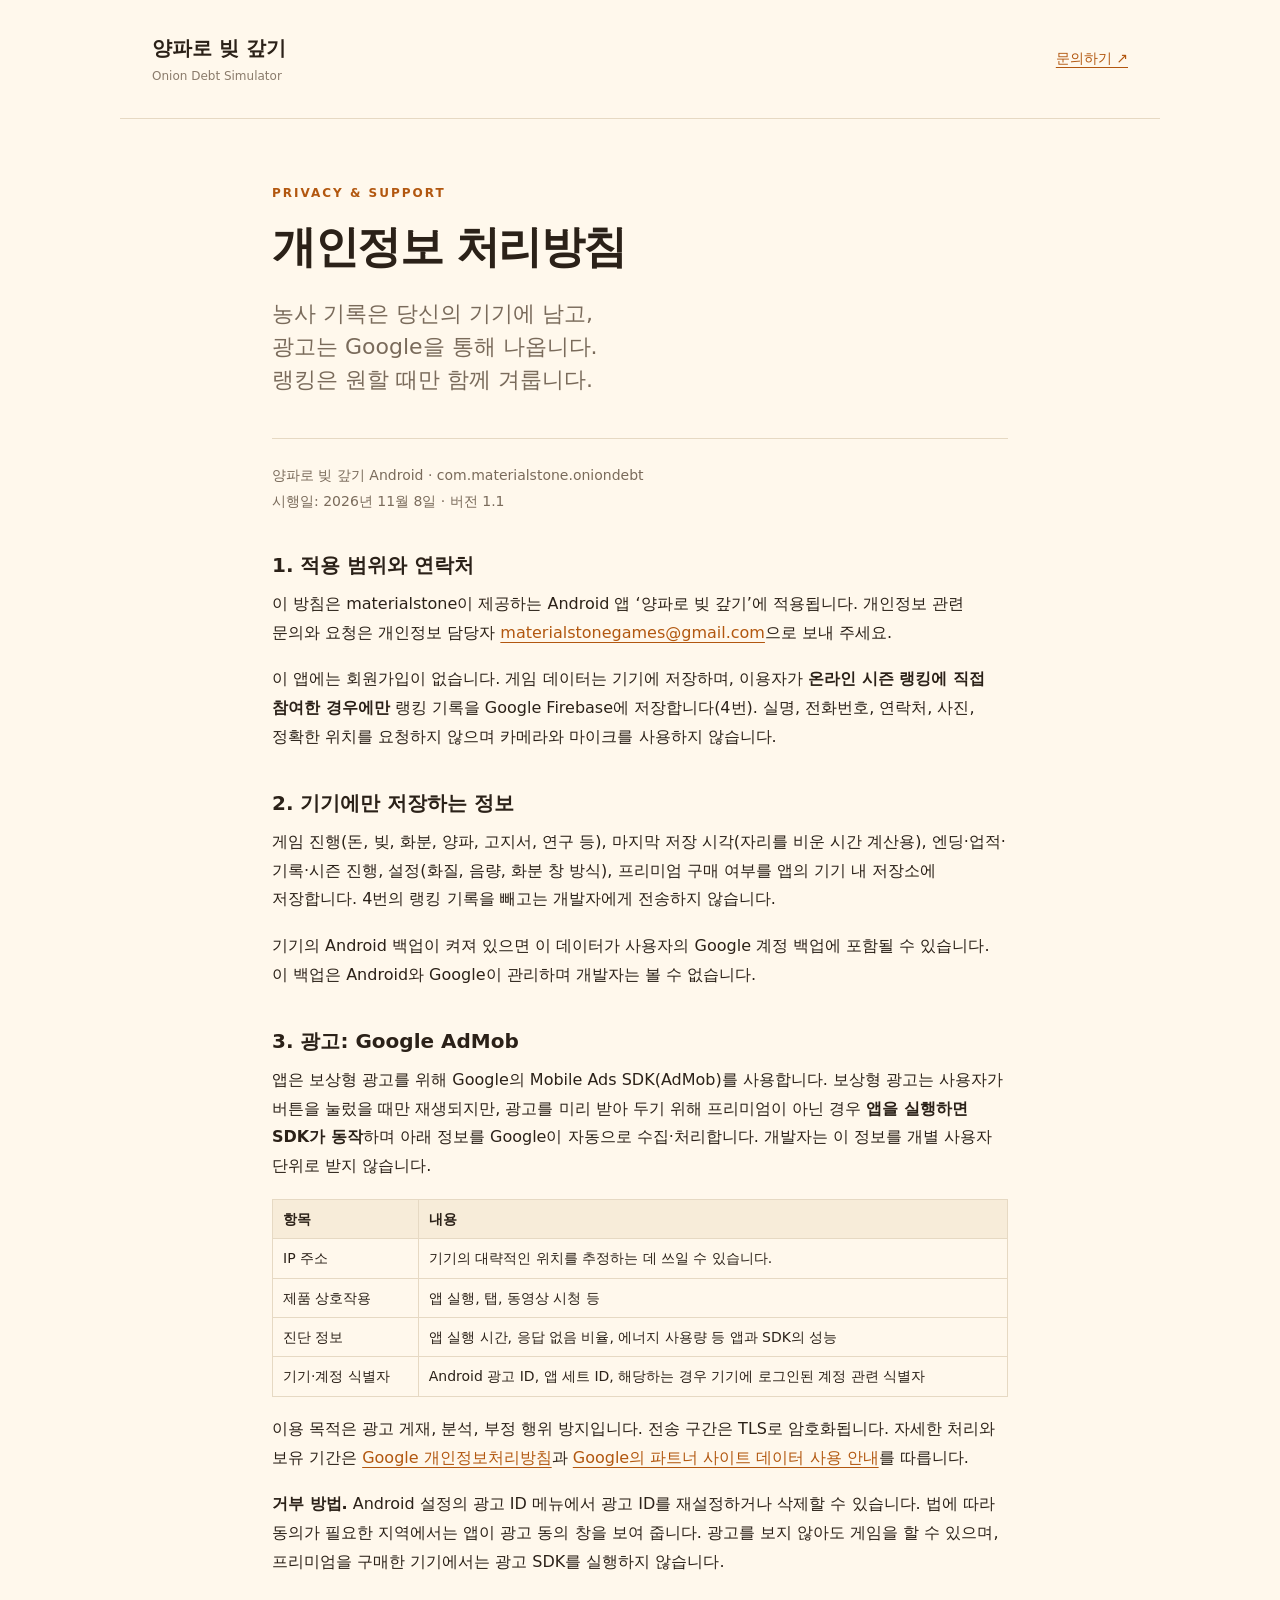
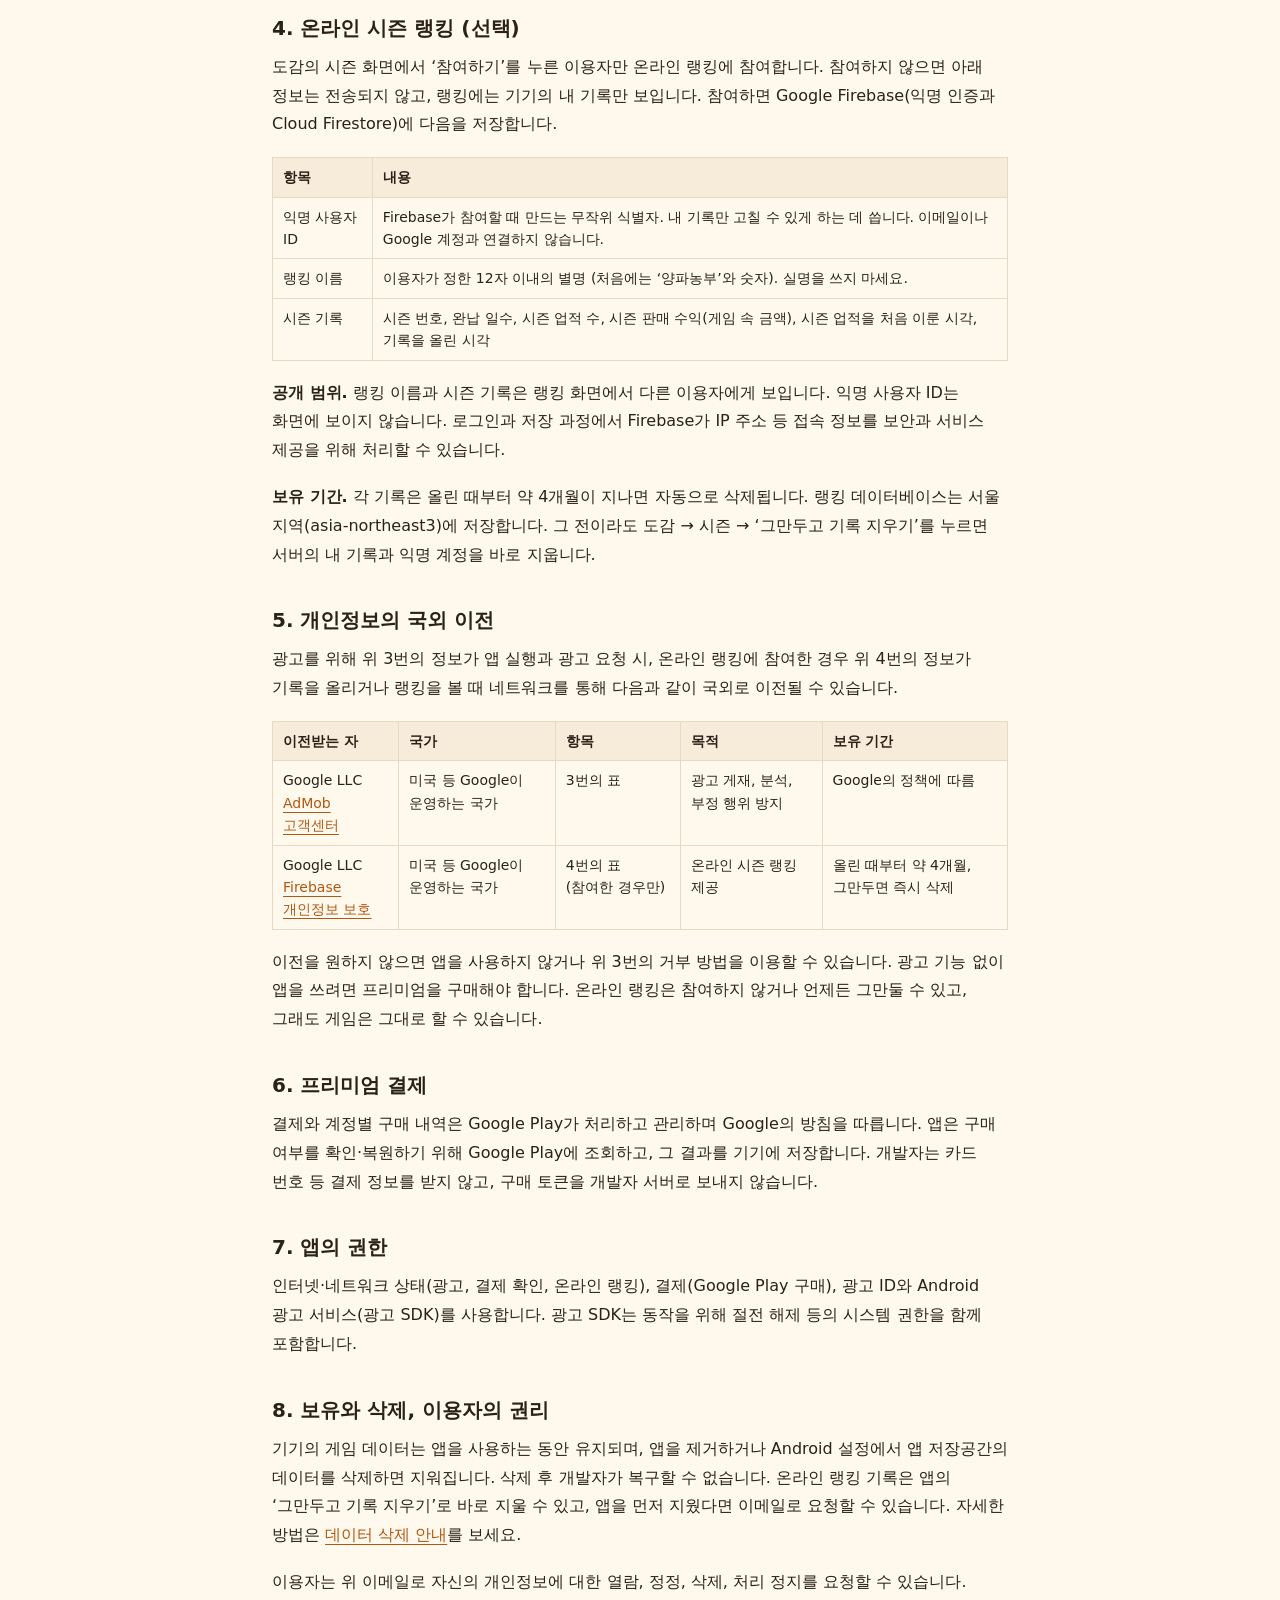
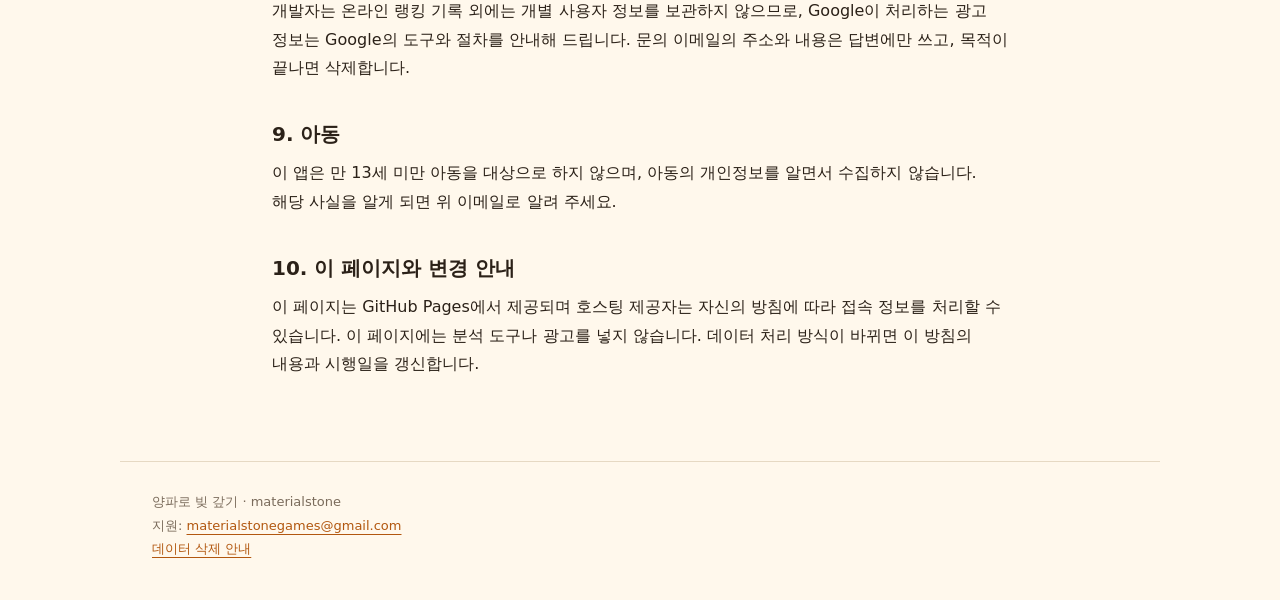
==== index.html @ 3dcf3764 "개인정보 처리방침과 데이터 삭제 안내" ====
<!doctype html>
<html lang="ko"><head><meta charset="utf-8"><meta name="viewport" content="width=device-width,initial-scale=1">
<meta name="description" content="양파로 빚 갚기 Android 앱의 개인정보 처리방침과 지원 연락처.">
<meta name="color-scheme" content="light"><title>개인정보 처리방침 · 양파로 빚 갚기</title>
<link rel="stylesheet" href="./style.css"></head><body>
<header><a href="./" aria-label="양파로 빚 갚기 개인정보 처리방침">양파로 빚 갚기<span>Onion Debt Simulator</span></a><a href="mailto:materialstonegames@gmail.com">문의하기 ↗</a></header>
<main><div class="eyebrow">PRIVACY &amp; SUPPORT</div><h1>개인정보 처리방침</h1><p class="intro">농사 기록은 당신의 기기에 남고,<br>광고는 Google을 통해 나옵니다.<br>랭킹은 원할 때만 함께 겨룹니다.</p>
<article>
<p class="muted">양파로 빚 갚기 Android · com.materialstone.oniondebt<br>시행일: 2026년 11월 8일 · 버전 1.1</p>

<h3>1. 적용 범위와 연락처</h3>
<p>이 방침은 materialstone이 제공하는 Android 앱 ‘양파로 빚 갚기’에 적용됩니다. 개인정보 관련 문의와 요청은 개인정보 담당자 <a href="mailto:materialstonegames@gmail.com">materialstonegames@gmail.com</a>으로 보내 주세요.</p>
<p>이 앱에는 회원가입이 없습니다. 게임 데이터는 기기에 저장하며, 이용자가 <b>온라인 시즌 랭킹에 직접 참여한 경우에만</b> 랭킹 기록을 Google Firebase에 저장합니다(4번). 실명, 전화번호, 연락처, 사진, 정확한 위치를 요청하지 않으며 카메라와 마이크를 사용하지 않습니다.</p>

<h3>2. 기기에만 저장하는 정보</h3>
<p>게임 진행(돈, 빚, 화분, 양파, 고지서, 연구 등), 마지막 저장 시각(자리를 비운 시간 계산용), 엔딩·업적·기록·시즌 진행, 설정(화질, 음량, 화분 창 방식), 프리미엄 구매 여부를 앱의 기기 내 저장소에 저장합니다. 4번의 랭킹 기록을 빼고는 개발자에게 전송하지 않습니다.</p>
<p>기기의 Android 백업이 켜져 있으면 이 데이터가 사용자의 Google 계정 백업에 포함될 수 있습니다. 이 백업은 Android와 Google이 관리하며 개발자는 볼 수 없습니다.</p>

<h3>3. 광고: Google AdMob</h3>
<p>앱은 보상형 광고를 위해 Google의 Mobile Ads SDK(AdMob)를 사용합니다. 보상형 광고는 사용자가 버튼을 눌렀을 때만 재생되지만, 광고를 미리 받아 두기 위해 프리미엄이 아닌 경우 <b>앱을 실행하면 SDK가 동작</b>하며 아래 정보를 Google이 자동으로 수집·처리합니다. 개발자는 이 정보를 개별 사용자 단위로 받지 않습니다.</p>
<div class="table"><table>
<tr><th>항목</th><th>내용</th></tr>
<tr><td>IP 주소</td><td>기기의 대략적인 위치를 추정하는 데 쓰일 수 있습니다.</td></tr>
<tr><td>제품 상호작용</td><td>앱 실행, 탭, 동영상 시청 등</td></tr>
<tr><td>진단 정보</td><td>앱 실행 시간, 응답 없음 비율, 에너지 사용량 등 앱과 SDK의 성능</td></tr>
<tr><td>기기·계정 식별자</td><td>Android 광고 ID, 앱 세트 ID, 해당하는 경우 기기에 로그인된 계정 관련 식별자</td></tr>
</table></div>
<p>이용 목적은 광고 게재, 분석, 부정 행위 방지입니다. 전송 구간은 TLS로 암호화됩니다. 자세한 처리와 보유 기간은 <a href="https://policies.google.com/privacy" rel="noopener">Google 개인정보처리방침</a>과 <a href="https://policies.google.com/technologies/partner-sites" rel="noopener">Google의 파트너 사이트 데이터 사용 안내</a>를 따릅니다.</p>
<p><b>거부 방법.</b> Android 설정의 광고 ID 메뉴에서 광고 ID를 재설정하거나 삭제할 수 있습니다. 법에 따라 동의가 필요한 지역에서는 앱이 광고 동의 창을 보여 줍니다. 광고를 보지 않아도 게임을 할 수 있으며, 프리미엄을 구매한 기기에서는 광고 SDK를 실행하지 않습니다.</p>

<h3>4. 온라인 시즌 랭킹 (선택)</h3>
<p>도감의 시즌 화면에서 ‘참여하기’를 누른 이용자만 온라인 랭킹에 참여합니다. 참여하지 않으면 아래 정보는 전송되지 않고, 랭킹에는 기기의 내 기록만 보입니다. 참여하면 Google Firebase(익명 인증과 Cloud Firestore)에 다음을 저장합니다.</p>
<div class="table"><table>
<tr><th>항목</th><th>내용</th></tr>
<tr><td>익명 사용자 ID</td><td>Firebase가 참여할 때 만드는 무작위 식별자. 내 기록만 고칠 수 있게 하는 데 씁니다. 이메일이나 Google 계정과 연결하지 않습니다.</td></tr>
<tr><td>랭킹 이름</td><td>이용자가 정한 12자 이내의 별명 (처음에는 ‘양파농부’와 숫자). 실명을 쓰지 마세요.</td></tr>
<tr><td>시즌 기록</td><td>시즌 번호, 완납 일수, 시즌 업적 수, 시즌 판매 수익(게임 속 금액), 시즌 업적을 처음 이룬 시각, 기록을 올린 시각</td></tr>
</table></div>
<p><b>공개 범위.</b> 랭킹 이름과 시즌 기록은 랭킹 화면에서 다른 이용자에게 보입니다. 익명 사용자 ID는 화면에 보이지 않습니다. 로그인과 저장 과정에서 Firebase가 IP 주소 등 접속 정보를 보안과 서비스 제공을 위해 처리할 수 있습니다.</p>
<p><b>보유 기간.</b> 각 기록은 올린 때부터 약 4개월이 지나면 자동으로 삭제됩니다. 랭킹 데이터베이스는 서울 지역(asia-northeast3)에 저장합니다. 그 전이라도 도감 → 시즌 → ‘그만두고 기록 지우기’를 누르면 서버의 내 기록과 익명 계정을 바로 지웁니다.</p>

<h3>5. 개인정보의 국외 이전</h3>
<p>광고를 위해 위 3번의 정보가 앱 실행과 광고 요청 시, 온라인 랭킹에 참여한 경우 위 4번의 정보가 기록을 올리거나 랭킹을 볼 때 네트워크를 통해 다음과 같이 국외로 이전될 수 있습니다.</p>
<div class="table"><table class="wide">
<tr><th>이전받는 자</th><th>국가</th><th>항목</th><th>목적</th><th>보유 기간</th></tr>
<tr><td>Google LLC<br><a href="https://support.google.com/admob/" rel="noopener">AdMob 고객센터</a></td><td>미국 등 Google이 운영하는 국가</td><td>3번의 표</td><td>광고 게재, 분석, 부정 행위 방지</td><td>Google의 정책에 따름</td></tr>
<tr><td>Google LLC<br><a href="https://firebase.google.com/support/privacy" rel="noopener">Firebase 개인정보 보호</a></td><td>미국 등 Google이 운영하는 국가</td><td>4번의 표 (참여한 경우만)</td><td>온라인 시즌 랭킹 제공</td><td>올린 때부터 약 4개월, 그만두면 즉시 삭제</td></tr>
</table></div>
<p>이전을 원하지 않으면 앱을 사용하지 않거나 위 3번의 거부 방법을 이용할 수 있습니다. 광고 기능 없이 앱을 쓰려면 프리미엄을 구매해야 합니다. 온라인 랭킹은 참여하지 않거나 언제든 그만둘 수 있고, 그래도 게임은 그대로 할 수 있습니다.</p>

<h3>6. 프리미엄 결제</h3>
<p>결제와 계정별 구매 내역은 Google Play가 처리하고 관리하며 Google의 방침을 따릅니다. 앱은 구매 여부를 확인·복원하기 위해 Google Play에 조회하고, 그 결과를 기기에 저장합니다. 개발자는 카드 번호 등 결제 정보를 받지 않고, 구매 토큰을 개발자 서버로 보내지 않습니다.</p>

<h3>7. 앱의 권한</h3>
<p>인터넷·네트워크 상태(광고, 결제 확인, 온라인 랭킹), 결제(Google Play 구매), 광고 ID와 Android 광고 서비스(광고 SDK)를 사용합니다. 광고 SDK는 동작을 위해 절전 해제 등의 시스템 권한을 함께 포함합니다.</p>

<h3>8. 보유와 삭제, 이용자의 권리</h3>
<p>기기의 게임 데이터는 앱을 사용하는 동안 유지되며, 앱을 제거하거나 Android 설정에서 앱 저장공간의 데이터를 삭제하면 지워집니다. 삭제 후 개발자가 복구할 수 없습니다. 온라인 랭킹 기록은 앱의 ‘그만두고 기록 지우기’로 바로 지울 수 있고, 앱을 먼저 지웠다면 이메일로 요청할 수 있습니다. 자세한 방법은 <a href="./delete-data.html">데이터 삭제 안내</a>를 보세요.</p>
<p>이용자는 위 이메일로 자신의 개인정보에 대한 열람, 정정, 삭제, 처리 정지를 요청할 수 있습니다. 개발자는 온라인 랭킹 기록 외에는 개별 사용자 정보를 보관하지 않으므로, Google이 처리하는 광고 정보는 Google의 도구와 절차를 안내해 드립니다. 문의 이메일의 주소와 내용은 답변에만 쓰고, 목적이 끝나면 삭제합니다.</p>

<h3>9. 아동</h3>
<p>이 앱은 만 13세 미만 아동을 대상으로 하지 않으며, 아동의 개인정보를 알면서 수집하지 않습니다. 해당 사실을 알게 되면 위 이메일로 알려 주세요.</p>

<h3>10. 이 페이지와 변경 안내</h3>
<p>이 페이지는 GitHub Pages에서 제공되며 호스팅 제공자는 자신의 방침에 따라 접속 정보를 처리할 수 있습니다. 이 페이지에는 분석 도구나 광고를 넣지 않습니다. 데이터 처리 방식이 바뀌면 이 방침의 내용과 시행일을 갱신합니다.</p>
</article></main>
<footer>양파로 빚 갚기 · materialstone<br>지원: <a href="mailto:materialstonegames@gmail.com">materialstonegames@gmail.com</a><br><a href="./delete-data.html">데이터 삭제 안내</a></footer>
</body></html>
---- style.css ----
*{box-sizing:border-box}
html{color-scheme:light}
body{margin:0;background:#fff8ec;color:#2b2118;font:16px/1.8 system-ui,-apple-system,"Segoe UI",sans-serif}
a{color:#b2570f;text-underline-offset:4px}
header{max-width:1040px;margin:auto;padding:30px 32px;border-bottom:1px solid #e6d9c3;display:flex;justify-content:space-between;gap:20px;align-items:center}
header a:first-child{text-decoration:none;color:inherit;font-size:20px;font-weight:750}
header span{display:block;color:#8a7b6b;font-size:12px;font-weight:500}
header a:last-child{font-size:14px;white-space:nowrap}
main{max-width:800px;padding:64px 32px;margin:auto}
.eyebrow{color:#b2570f;font-size:12px;letter-spacing:2px;font-weight:700}
h1{font-size:clamp(28px,6vw,44px);line-height:1.3;letter-spacing:-1.5px;margin:14px 0 20px}
.intro{font-size:22px;line-height:1.5;color:#7a6b5b;margin-bottom:42px}
article{border-top:1px solid #e6d9c3;padding-top:24px}
article h3{font-size:20px;line-height:1.5;margin:36px 0 10px}
article p,article li{word-break:keep-all;overflow-wrap:anywhere}
article p{margin:0 0 18px}
article ul,article ol{margin:0 0 18px;padding-left:22px}
.muted{color:#7a6b5b;font-size:14px}
.table{overflow-x:auto;margin:0 0 18px}
table{border-collapse:collapse;width:100%;font-size:14px;line-height:1.6}
table.wide{min-width:480px}
th,td{border:1px solid #e6d9c3;padding:8px 10px;text-align:left;vertical-align:top;word-break:keep-all}
th{background:#f7ecd9}
footer{max-width:1040px;padding:28px 32px 40px;margin:auto;border-top:1px solid #e6d9c3;color:#7a6b5b;font-size:13px}
@media(max-width:480px){header{padding:20px}main{padding:40px 20px}footer{padding:24px 20px}.intro{font-size:20px}}
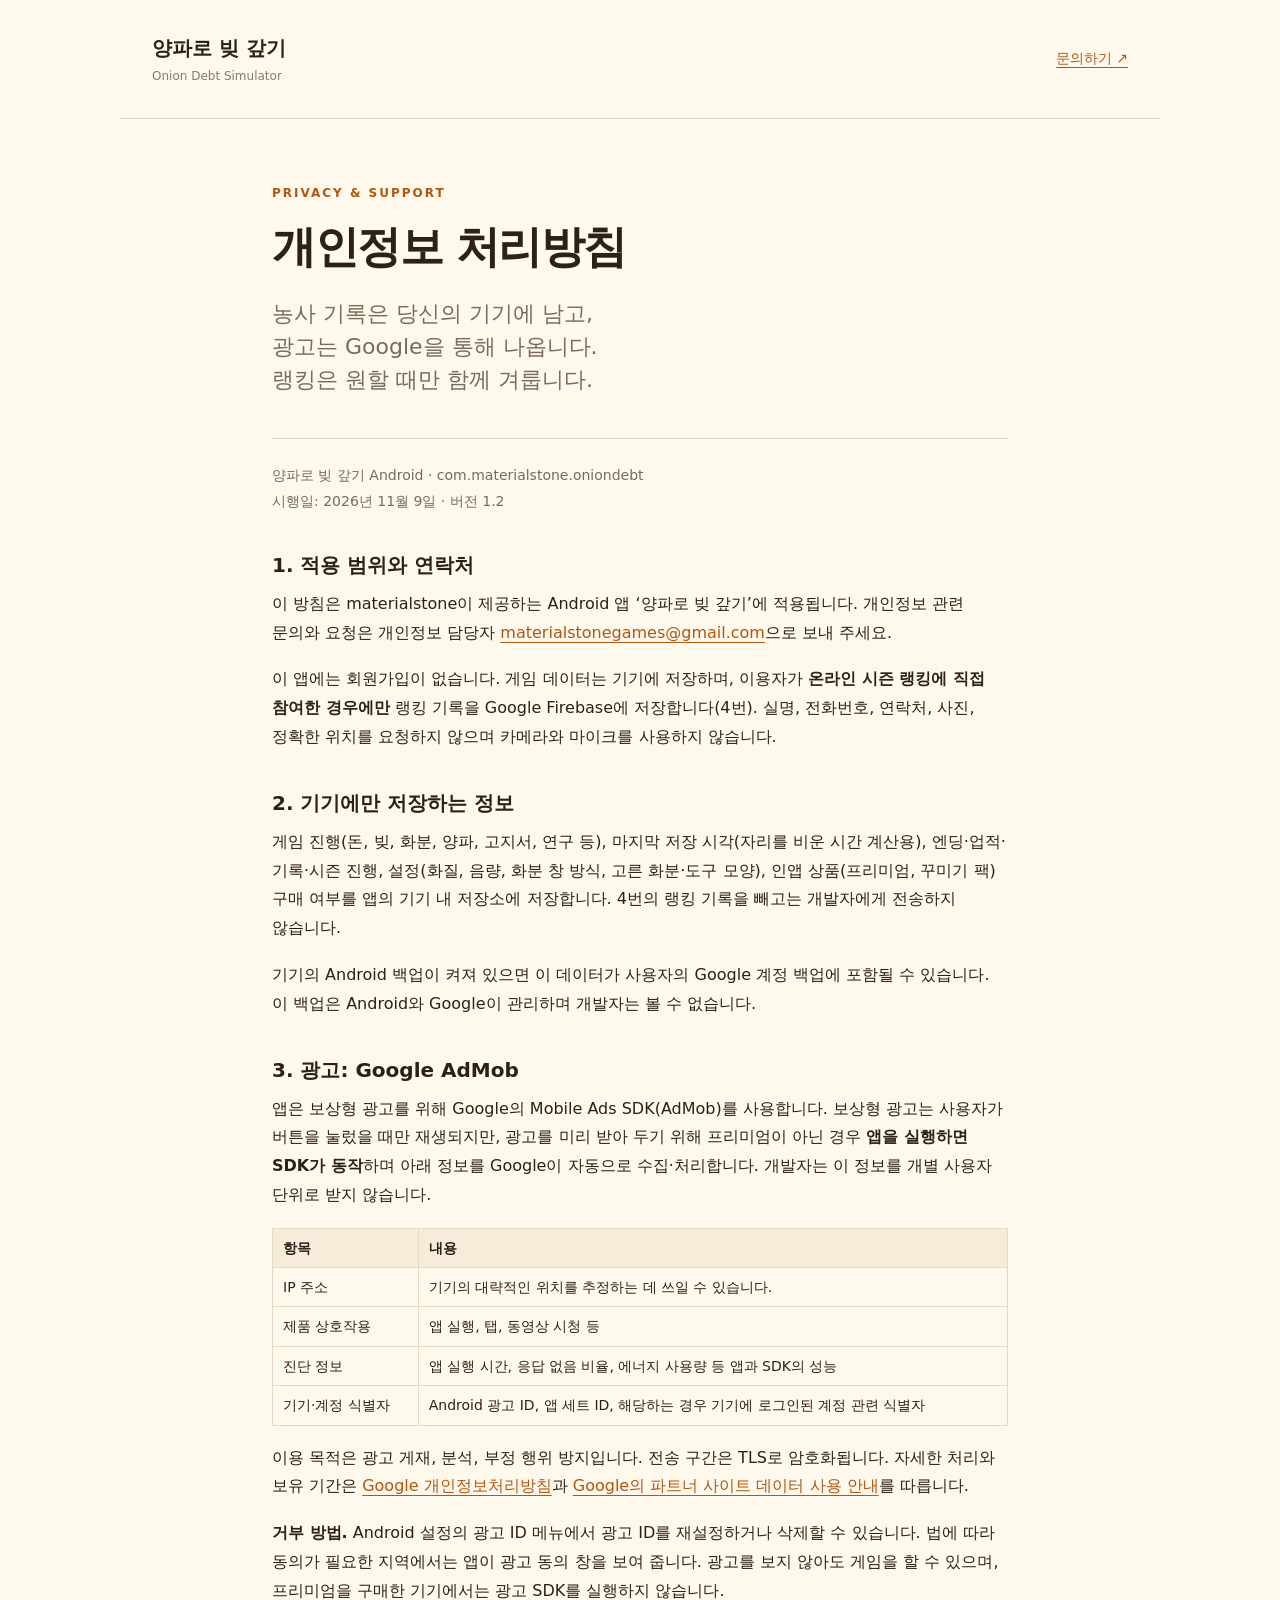
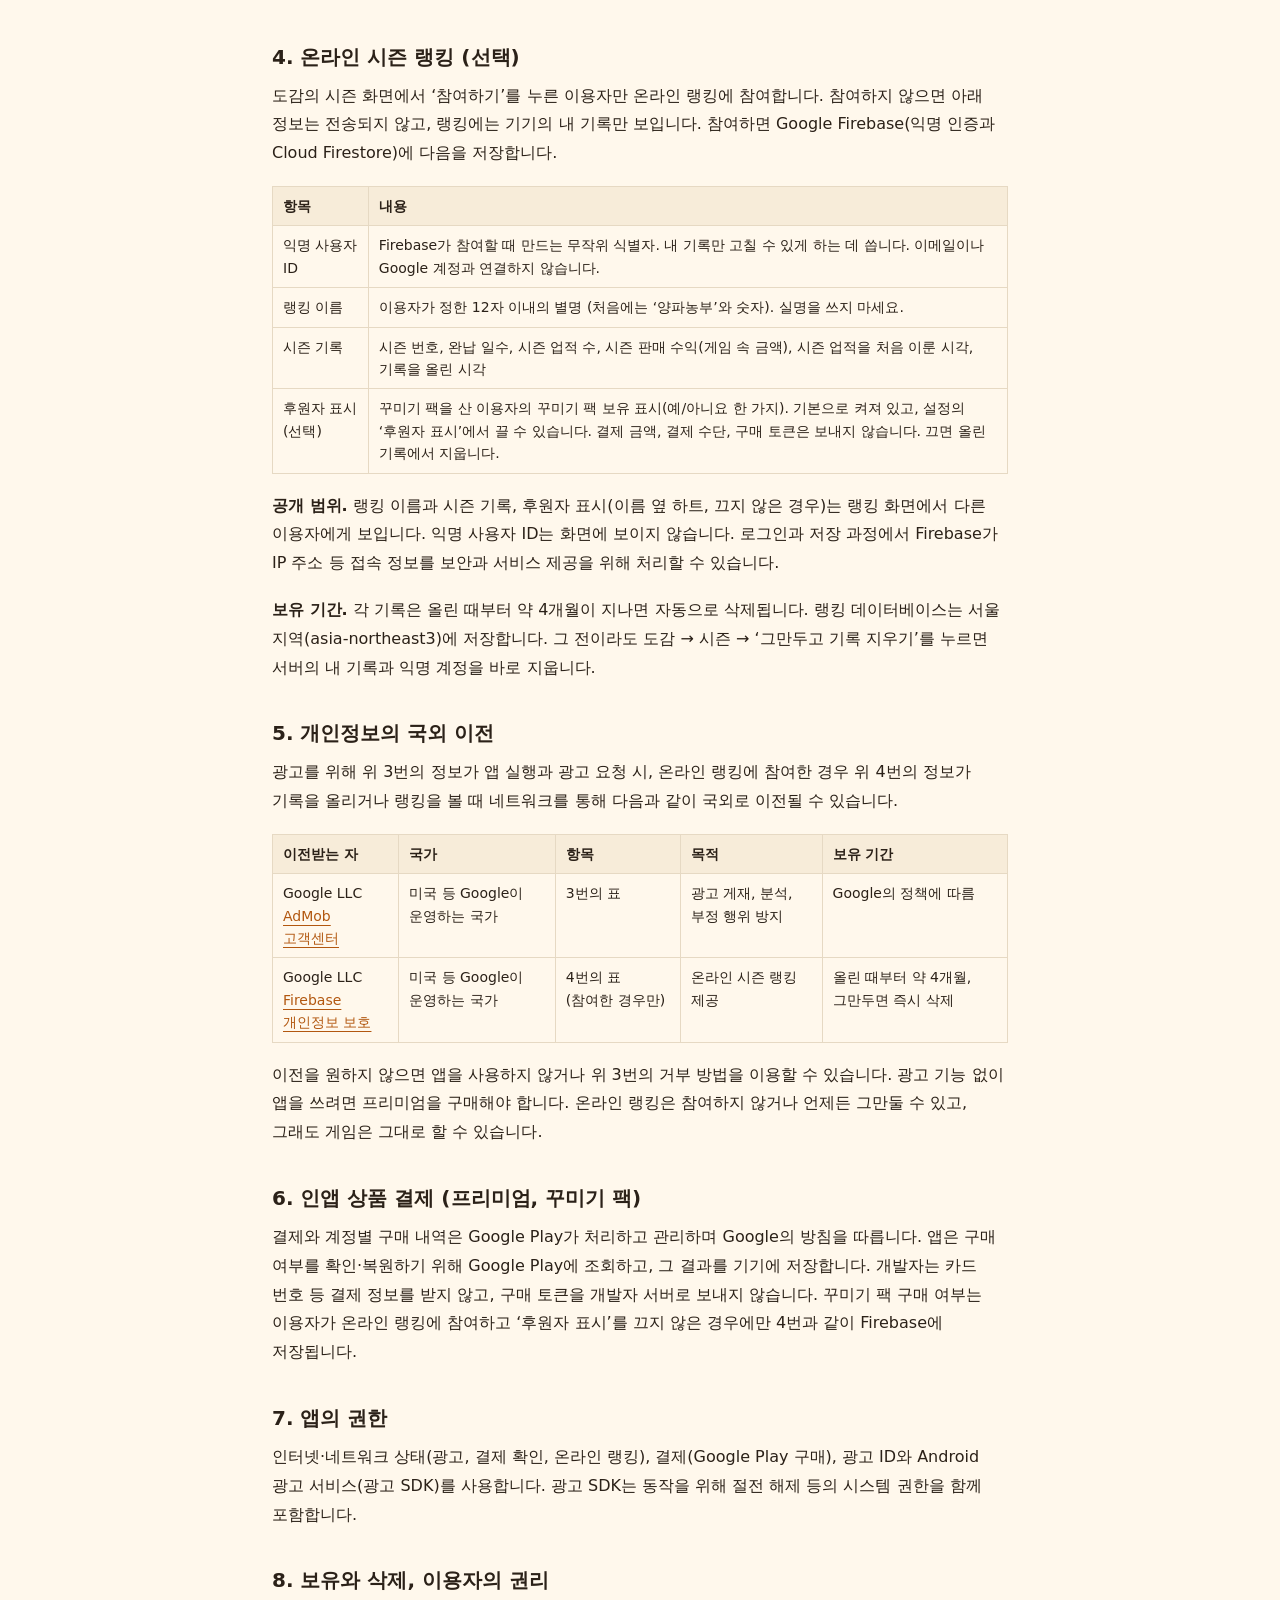
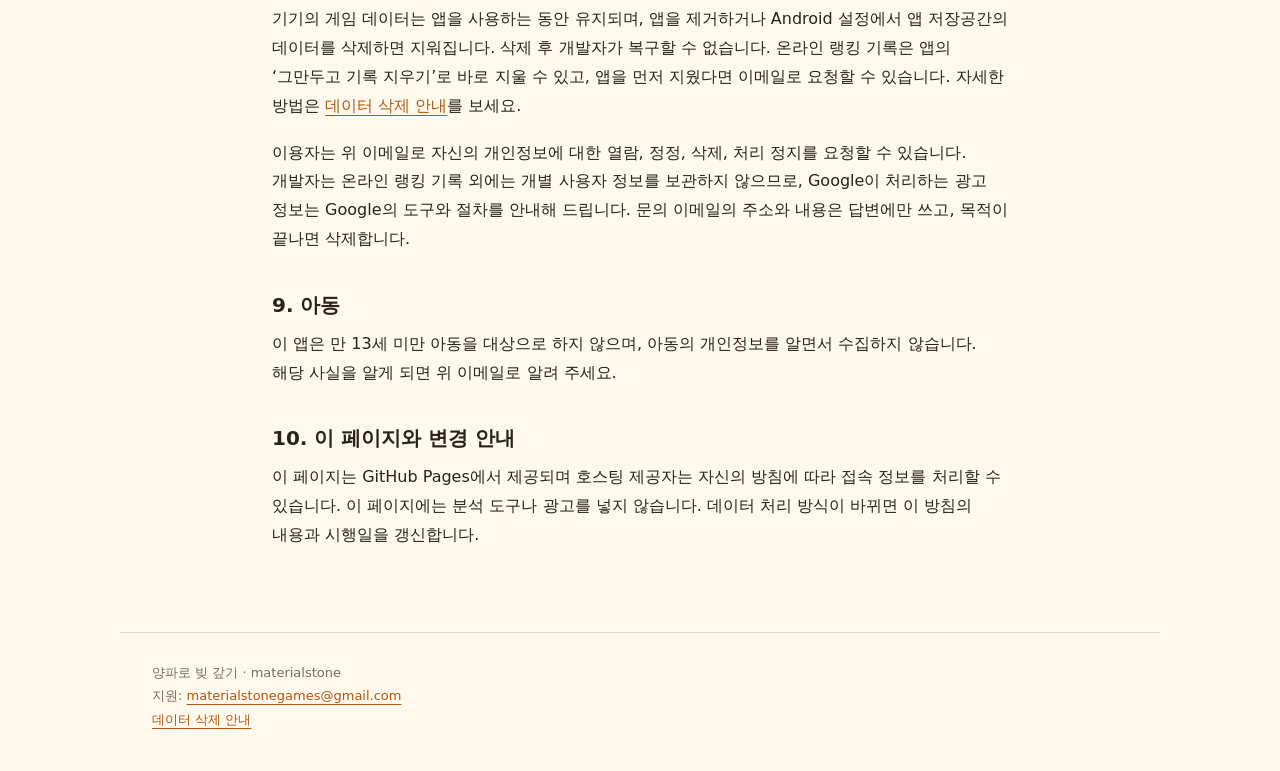
==== commit cf04640f: "처리방침 1.2: 꾸미기 팩 후원자 표시" ====
--- a/index.html
+++ b/index.html
@@ -6,14 +6,14 @@
 <header><a href="./" aria-label="양파로 빚 갚기 개인정보 처리방침">양파로 빚 갚기<span>Onion Debt Simulator</span></a><a href="mailto:materialstonegames@gmail.com">문의하기 ↗</a></header>
 <main><div class="eyebrow">PRIVACY &amp; SUPPORT</div><h1>개인정보 처리방침</h1><p class="intro">농사 기록은 당신의 기기에 남고,<br>광고는 Google을 통해 나옵니다.<br>랭킹은 원할 때만 함께 겨룹니다.</p>
 <article>
-<p class="muted">양파로 빚 갚기 Android · com.materialstone.oniondebt<br>시행일: 2026년 11월 8일 · 버전 1.1</p>
+<p class="muted">양파로 빚 갚기 Android · com.materialstone.oniondebt<br>시행일: 2026년 11월 9일 · 버전 1.2</p>
 
 <h3>1. 적용 범위와 연락처</h3>
 <p>이 방침은 materialstone이 제공하는 Android 앱 ‘양파로 빚 갚기’에 적용됩니다. 개인정보 관련 문의와 요청은 개인정보 담당자 <a href="mailto:materialstonegames@gmail.com">materialstonegames@gmail.com</a>으로 보내 주세요.</p>
 <p>이 앱에는 회원가입이 없습니다. 게임 데이터는 기기에 저장하며, 이용자가 <b>온라인 시즌 랭킹에 직접 참여한 경우에만</b> 랭킹 기록을 Google Firebase에 저장합니다(4번). 실명, 전화번호, 연락처, 사진, 정확한 위치를 요청하지 않으며 카메라와 마이크를 사용하지 않습니다.</p>
 
 <h3>2. 기기에만 저장하는 정보</h3>
-<p>게임 진행(돈, 빚, 화분, 양파, 고지서, 연구 등), 마지막 저장 시각(자리를 비운 시간 계산용), 엔딩·업적·기록·시즌 진행, 설정(화질, 음량, 화분 창 방식), 프리미엄 구매 여부를 앱의 기기 내 저장소에 저장합니다. 4번의 랭킹 기록을 빼고는 개발자에게 전송하지 않습니다.</p>
+<p>게임 진행(돈, 빚, 화분, 양파, 고지서, 연구 등), 마지막 저장 시각(자리를 비운 시간 계산용), 엔딩·업적·기록·시즌 진행, 설정(화질, 음량, 화분 창 방식, 고른 화분·도구 모양), 인앱 상품(프리미엄, 꾸미기 팩) 구매 여부를 앱의 기기 내 저장소에 저장합니다. 4번의 랭킹 기록을 빼고는 개발자에게 전송하지 않습니다.</p>
 <p>기기의 Android 백업이 켜져 있으면 이 데이터가 사용자의 Google 계정 백업에 포함될 수 있습니다. 이 백업은 Android와 Google이 관리하며 개발자는 볼 수 없습니다.</p>
 
 <h3>3. 광고: Google AdMob</h3>
@@ -35,8 +35,9 @@
 <tr><td>익명 사용자 ID</td><td>Firebase가 참여할 때 만드는 무작위 식별자. 내 기록만 고칠 수 있게 하는 데 씁니다. 이메일이나 Google 계정과 연결하지 않습니다.</td></tr>
 <tr><td>랭킹 이름</td><td>이용자가 정한 12자 이내의 별명 (처음에는 ‘양파농부’와 숫자). 실명을 쓰지 마세요.</td></tr>
 <tr><td>시즌 기록</td><td>시즌 번호, 완납 일수, 시즌 업적 수, 시즌 판매 수익(게임 속 금액), 시즌 업적을 처음 이룬 시각, 기록을 올린 시각</td></tr>
+<tr><td>후원자 표시 (선택)</td><td>꾸미기 팩을 산 이용자의 꾸미기 팩 보유 표시(예/아니요 한 가지). 기본으로 켜져 있고, 설정의 ‘후원자 표시’에서 끌 수 있습니다. 결제 금액, 결제 수단, 구매 토큰은 보내지 않습니다. 끄면 올린 기록에서 지웁니다.</td></tr>
 </table></div>
-<p><b>공개 범위.</b> 랭킹 이름과 시즌 기록은 랭킹 화면에서 다른 이용자에게 보입니다. 익명 사용자 ID는 화면에 보이지 않습니다. 로그인과 저장 과정에서 Firebase가 IP 주소 등 접속 정보를 보안과 서비스 제공을 위해 처리할 수 있습니다.</p>
+<p><b>공개 범위.</b> 랭킹 이름과 시즌 기록, 후원자 표시(이름 옆 하트, 끄지 않은 경우)는 랭킹 화면에서 다른 이용자에게 보입니다. 익명 사용자 ID는 화면에 보이지 않습니다. 로그인과 저장 과정에서 Firebase가 IP 주소 등 접속 정보를 보안과 서비스 제공을 위해 처리할 수 있습니다.</p>
 <p><b>보유 기간.</b> 각 기록은 올린 때부터 약 4개월이 지나면 자동으로 삭제됩니다. 랭킹 데이터베이스는 서울 지역(asia-northeast3)에 저장합니다. 그 전이라도 도감 → 시즌 → ‘그만두고 기록 지우기’를 누르면 서버의 내 기록과 익명 계정을 바로 지웁니다.</p>
 
 <h3>5. 개인정보의 국외 이전</h3>
@@ -48,8 +49,8 @@
 </table></div>
 <p>이전을 원하지 않으면 앱을 사용하지 않거나 위 3번의 거부 방법을 이용할 수 있습니다. 광고 기능 없이 앱을 쓰려면 프리미엄을 구매해야 합니다. 온라인 랭킹은 참여하지 않거나 언제든 그만둘 수 있고, 그래도 게임은 그대로 할 수 있습니다.</p>
 
-<h3>6. 프리미엄 결제</h3>
-<p>결제와 계정별 구매 내역은 Google Play가 처리하고 관리하며 Google의 방침을 따릅니다. 앱은 구매 여부를 확인·복원하기 위해 Google Play에 조회하고, 그 결과를 기기에 저장합니다. 개발자는 카드 번호 등 결제 정보를 받지 않고, 구매 토큰을 개발자 서버로 보내지 않습니다.</p>
+<h3>6. 인앱 상품 결제 (프리미엄, 꾸미기 팩)</h3>
+<p>결제와 계정별 구매 내역은 Google Play가 처리하고 관리하며 Google의 방침을 따릅니다. 앱은 구매 여부를 확인·복원하기 위해 Google Play에 조회하고, 그 결과를 기기에 저장합니다. 개발자는 카드 번호 등 결제 정보를 받지 않고, 구매 토큰을 개발자 서버로 보내지 않습니다. 꾸미기 팩 구매 여부는 이용자가 온라인 랭킹에 참여하고 ‘후원자 표시’를 끄지 않은 경우에만 4번과 같이 Firebase에 저장됩니다.</p>
 
 <h3>7. 앱의 권한</h3>
 <p>인터넷·네트워크 상태(광고, 결제 확인, 온라인 랭킹), 결제(Google Play 구매), 광고 ID와 Android 광고 서비스(광고 SDK)를 사용합니다. 광고 SDK는 동작을 위해 절전 해제 등의 시스템 권한을 함께 포함합니다.</p>
